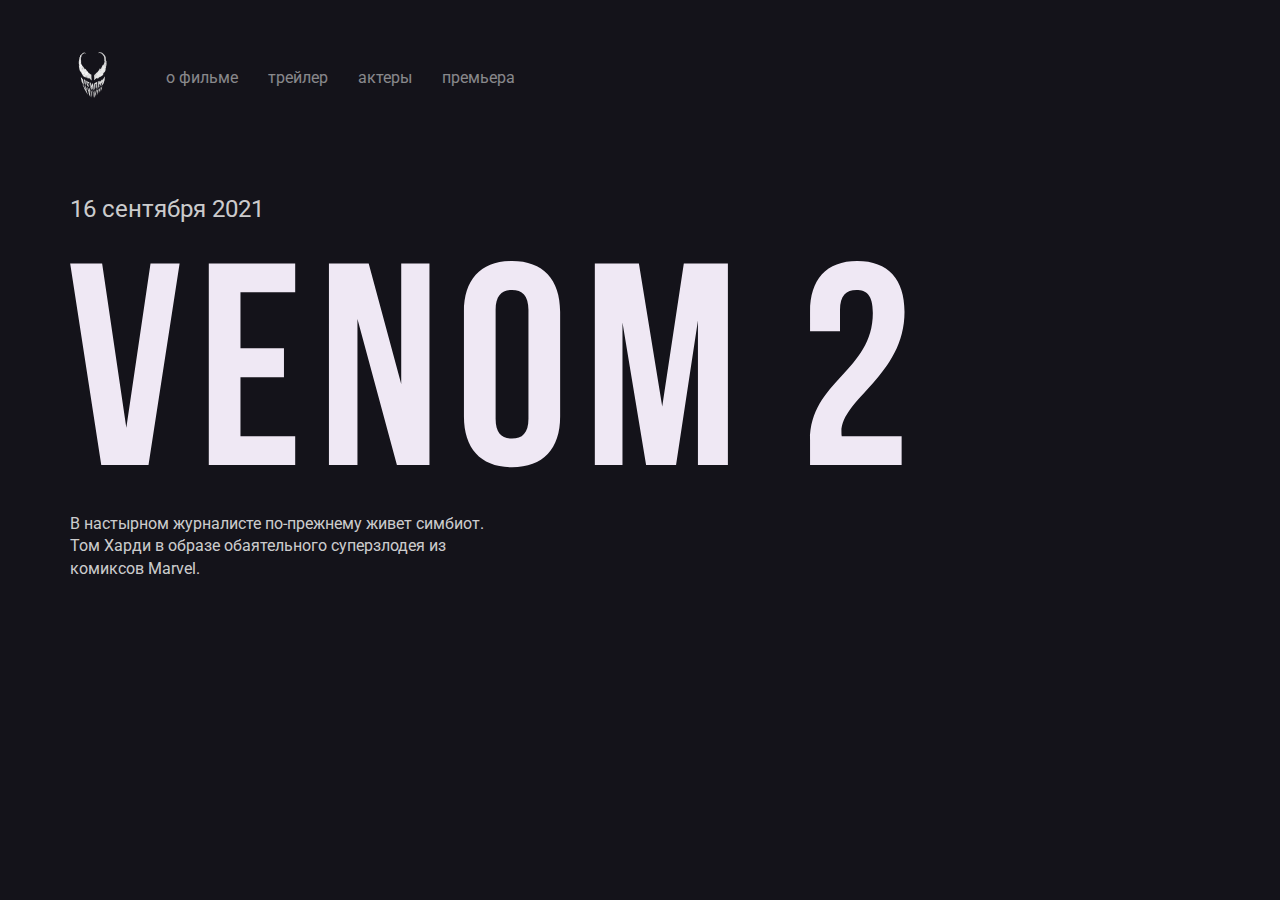
==== index.html @ 46897041 "Создала структуру проекта и сверстала шапку сайт" ====
<!DOCTYPE html>
<html lang="RU">
<head>
  <meta charset="UTF-8">
  <meta http-equiv="X-UA-Compatible" content="IE=edge">
  <meta name="viewport" content="width=device-width, initial-scale=1.0">
  <title>Venom 2 - сайт о фильме</title>
  <link rel="stylesheet" href="CSS/style.css">
  <link rel="preconnect" href="https://fonts.gstatic.com">
  <link href="https://fonts.googleapis.com/css2?family=Roboto:wght@400;700&display=swap" rel="stylesheet">
  <link rel="stylesheet" href="CSS/normalize.css">
</head>
<body>
  <header class="header">
    <a href="#" class="logo-link">
      <img width=46 height=71 src="img/logo.png" alt="logo:Venom-2" class="logo-img">
    </a>
    <nav class="nav">
      <ul class="nav-menu">
        <li class="nav-menu-item">
          <a href="about.html" class="nav-menu-link"> о фильме </a>
        </li>   
        <li class="nav-menu-item">
          <a href="trailer.html" class="nav-menu-link"> трейлер </a>
        </li>
        <li class="nav-menu-item">
          <a href="actors.html" class="nav-menu-link"> актеры </a>
        </li>
        <li class="nav-menu-item">
          <a href="preimere.html" class="nav-menu-link"> премьера </a>
        </li>
      </ul>
    </nav>
  </header>
  <main class="container">
   <div class="hero">
     <div class="hero-text">
       <span class="date">16 сентября 2021</span>
       <img src="img/Venom 2.svg" alt="logo: Venom-2" class="film-logo">
       <p class="hero-discription">В настырном журналисте по-прежнему живет симбиот. Том Харди в образе обаятельного суперзлодея из комиксов Marvel.</p>
     </div>
     <!-- /.hero-text -->
   </div>
   <!-- /.hero -->
  </main>
</body>
</html>
---- CSS/style.css ----
body {
  background-color: #14131a;
  color: #fff;
  font-family: "Roboto", sans-serif;
}

.container {
  max-width: 1140px;
  margin: auto;
}

.header {
  display: flex;
  align-items: center;
  padding-top: 40px;
  max-width: 1140px;
  margin: auto;
  margin-bottom: 80px;
}

.logo-link {
  display: inline-block;
  padding-right: 50px;
}

.nav-menu {
  margin: 0px;
  padding: 0px;
  list-style: none;
  display: flex;
}

.nav-menu-item {
  margin-right: 30px;
}

.nav-menu-link {
  text-decoration: none;
  color: rgba(255, 255, 255, 0.5);
}

.date {
  display: block;
  font-size: 24px;
  line-height: 28px;
  margin-bottom: 38px;
  color: rgba(255, 255, 255, 0.8);
}

.hero-discription {
  margin-top: 40px;
  max-width: 423px;
  font-size: 16px;
  line-height: 140%;
  color: rgba(255, 255, 255, 0.8);
}
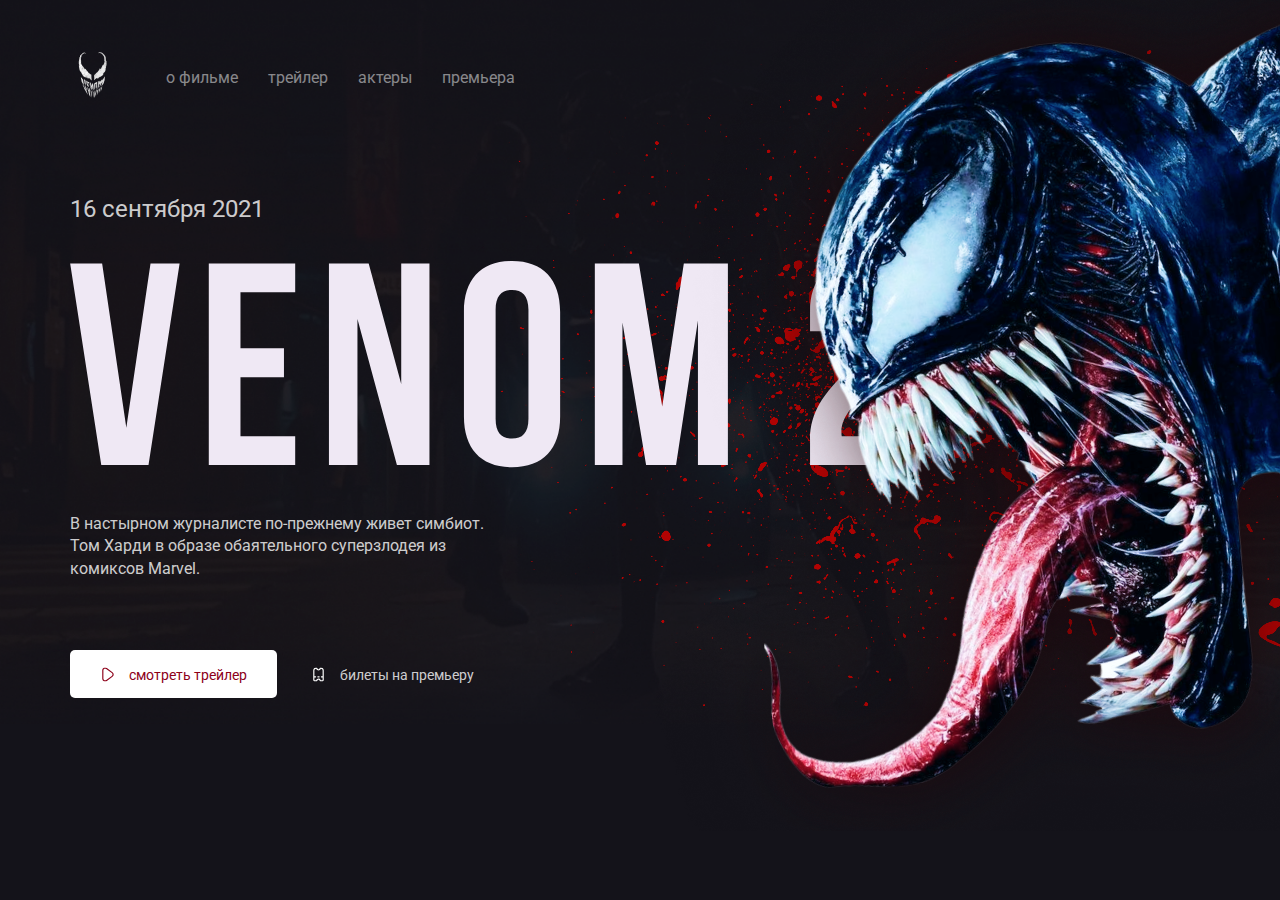
==== commit 29c9151d: "Сверстала главную страницу" ====
--- a/index.html
+++ b/index.html
@@ -10,7 +10,7 @@
   <link href="https://fonts.googleapis.com/css2?family=Roboto:wght@400;700&display=swap" rel="stylesheet">
   <link rel="stylesheet" href="CSS/normalize.css">
 </head>
-<body>
+<body class="blood">
   <header class="header">
     <a href="#" class="logo-link">
       <img width=46 height=71 src="img/logo.png" alt="logo:Venom-2" class="logo-img">
@@ -40,8 +40,19 @@
        <p class="hero-discription">В настырном журналисте по-прежнему живет симбиот. Том Харди в образе обаятельного суперзлодея из комиксов Marvel.</p>
      </div>
      <!-- /.hero-text -->
+     <div class="button-group">
+          <button class="button button-premiere">
+            <img width="15" height="15" src="img/play.svg" alt="Play" class="button-icon">
+            <span class="button-text">смотреть трейлер</span>
+          </button>
+          <a target="_blank" href="https://goodwincinema.ru/filmbase/1828" class="button button-link">
+            <img width="15" height="15" src="img/ticket.svg" alt="Ticket" class="button-icon">
+            <span class="button-text">билеты на премьеру</span></a>
+     </div>
+     <!-- /.button-group -->
    </div>
    <!-- /.hero -->
+   <img src="img/Venom.png" alt="pic:Venom" class="venom">
   </main>
 </body>
 </html>--- a/CSS/style.css
+++ b/CSS/style.css
@@ -1,5 +1,4 @@
 body {
-  background-color: #14131a;
   color: #fff;
   font-family: "Roboto", sans-serif;
 }
@@ -54,3 +53,46 @@
   line-height: 140%;
   color: rgba(255, 255, 255, 0.8);
 }
+
+.button {
+  padding: 15px 30px;
+  border: none;
+  border-radius: 5px;
+  text-decoration: none;
+  cursor: pointer;
+}
+
+.button-text,
+.button-icon {
+  display: inline-block;
+  vertical-align: middle;
+}
+
+.button-text {
+  font-size: 14px;
+  margin-left: 10px;
+}
+
+.button-premiere {
+  color: #8d0019;
+  background-color: #ffffff;
+}
+
+.button-link {
+  color: rgba(255, 255, 255, 0.8);
+}
+
+.button-group {
+  margin-top: 70px;
+}
+
+.venom {
+  position: absolute;
+  top: 0;
+  right: 0;
+}
+
+.blood {
+  background: url("../img/blood.png") no-repeat top right,
+    #14131a url("../img/background.png") no-repeat center center / 100%;
+}
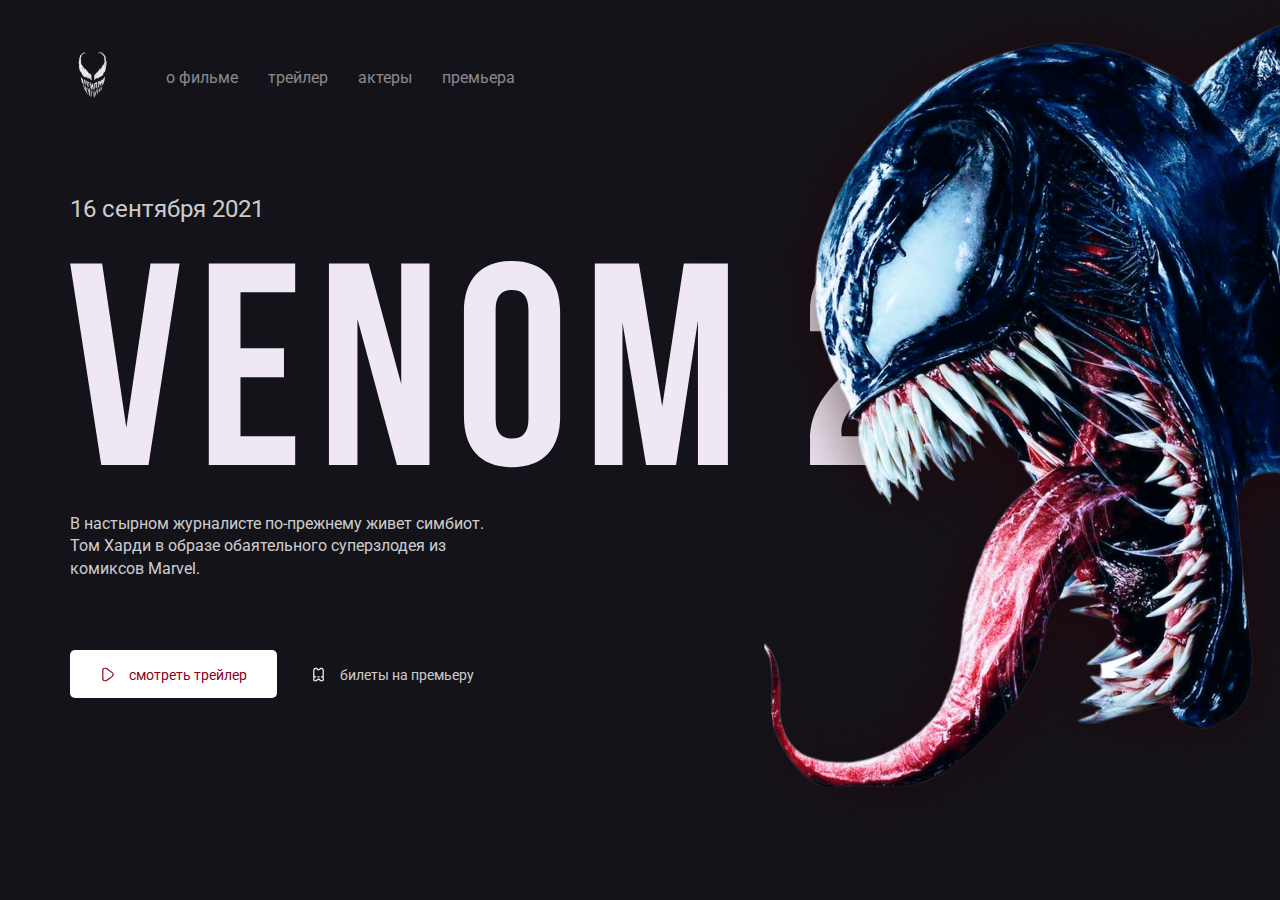
==== commit bc720fd2: "Add files via upload" ====
--- a/index.html
+++ b/index.html
@@ -4,7 +4,7 @@
   <meta charset="UTF-8">
   <meta http-equiv="X-UA-Compatible" content="IE=edge">
   <meta name="viewport" content="width=device-width, initial-scale=1.0">
-  <title>Venom 2 - сайт о фильме</title>
+  <title>Главная: Venom 2 - сайт о фильме</title>
   <link rel="stylesheet" href="CSS/style.css">
   <link rel="preconnect" href="https://fonts.gstatic.com">
   <link href="https://fonts.googleapis.com/css2?family=Roboto:wght@400;700&display=swap" rel="stylesheet">
--- a/CSS/style.css
+++ b/CSS/style.css
@@ -1,4 +1,5 @@
 body {
+  background-color: #14131a;
   color: #fff;
   font-family: "Roboto", sans-serif;
 }
@@ -92,7 +93,108 @@
   right: 0;
 }
 
-.blood {
-  background: url("../img/blood.png") no-repeat top right,
-    #14131a url("../img/background.png") no-repeat center center / 100%;
-}
+.premiere-bg {
+  background: url("../img/background.png") no-repeat center center / 100%;
+}
+
+.content {
+  display: flex;
+  max-width: 1140px;
+  margin: auto;
+}
+
+.col {
+  flex-basis: 50%;
+}
+
+.content-title {
+  font-weight: bold;
+  font-size: 36px;
+  line-height: 42px;
+  color: rgba(255, 255, 255, 0.8);
+  margin-bottom: 20px;
+}
+
+.content-text {
+  font-weight: normal;
+  font-size: 16px;
+  line-height: 140%;
+  color: rgba(255, 255, 255, 0.8);
+  max-width: 423px;
+  margin-bottom: 30px;
+}
+
+.content-subtitle {
+  font-weight: bold;
+  font-size: 16px;
+  line-height: 140%;
+  color: rgba(255, 255, 255, 0.8);
+  margin-bottom: 15px;
+  margin-top: 0px;
+}
+
+.list-title {
+  font-weight: normal;
+  font-size: 16px;
+  line-height: 140%;
+  color: rgba(255, 255, 255, 0.8);
+}
+
+.list {
+  list-style: none;
+  padding: 0%;
+}
+
+.column-2 {
+  column-count: 2;
+  column-gap: 20px;
+  max-width: 312px;
+}
+
+.list-title {
+  line-height: 1.5;
+}
+
+.content .trailer {
+  width: 356px;
+  height: 205px;
+  background-image: url(../img/trailer-cover.jpg);
+  border-radius: 5px;
+  display: flex;
+  align-items: center;
+  justify-content: center;
+  margin-top: 33px;
+}
+
+.trailer .play {
+  width: 45px;
+  height: 45px;
+  border-radius: 50%;
+  border: none;
+  cursor: pointer;
+}
+
+.trailer .play-icon {
+  transform: translate(1px, 2px);
+}
+
+.poster-wrapper {
+  display: flex;
+  align-items: start;
+}
+
+.poster {
+  width: 362px;
+  height: 543px;
+  border-radius: 5px;
+  margin-right: 30px;
+}
+
+.poster-wrapper .content-subtitle {
+  margin-bottom: 5px;
+}
+
+.poster-wrapper .list {
+  margin: 0;
+  margin-bottom: 20px;
+}
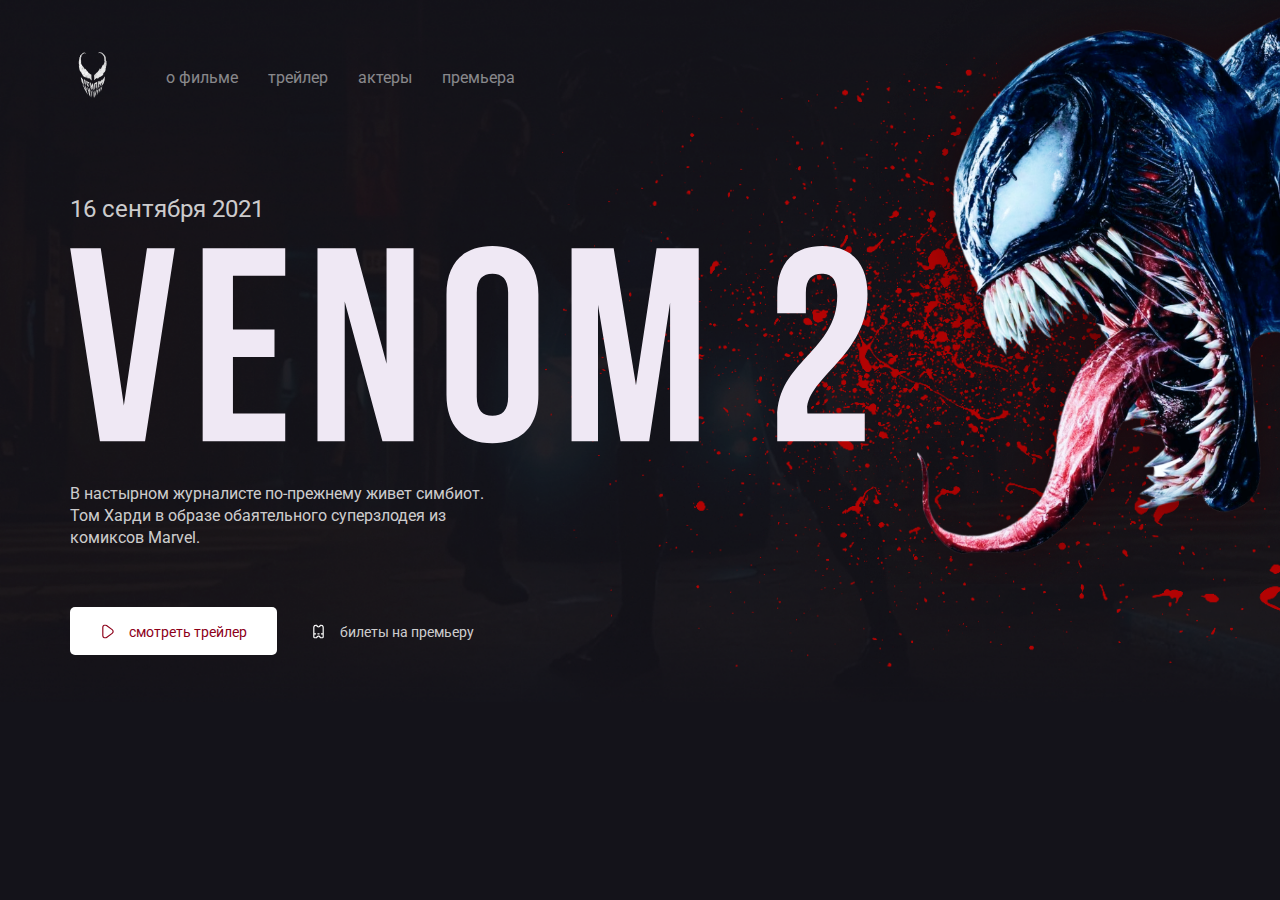
==== commit 1f638669: "Add files via upload" ====
--- a/index.html
+++ b/index.html
@@ -16,6 +16,10 @@
       <img width=46 height=71 src="img/logo.png" alt="logo:Venom-2" class="logo-img">
     </a>
     <nav class="nav">
+      <button class="menu-button">
+        <span class="menu-button-text">меню</span>
+        <img src="img/menu.svg" alt="icon: burger menu" class="menu-button-icon">
+      </button>
       <ul class="nav-menu">
         <li class="nav-menu-item">
           <a href="about.html" class="nav-menu-link"> о фильме </a>
--- a/CSS/style.css
+++ b/CSS/style.css
@@ -4,8 +4,13 @@
   font-family: "Roboto", sans-serif;
 }
 
+img {
+  max-width: 100%;
+}
+
 .container {
   max-width: 1140px;
+  width: 90%;
   margin: auto;
 }
 
@@ -43,12 +48,17 @@
   display: block;
   font-size: 24px;
   line-height: 28px;
-  margin-bottom: 38px;
-  color: rgba(255, 255, 255, 0.8);
+  margin-bottom: 2%;
+  color: rgba(255, 255, 255, 0.8);
+}
+
+.film-logo {
+  max-width: 835px;
+  width: 70%;
 }
 
 .hero-discription {
-  margin-top: 40px;
+  margin-top: 3%;
   max-width: 423px;
   font-size: 16px;
   line-height: 140%;
@@ -84,17 +94,25 @@
 }
 
 .button-group {
-  margin-top: 70px;
+  margin-top: 5%;
 }
 
 .venom {
   position: absolute;
   top: 0;
   right: 0;
+  max-width: 728px;
+  width: 40%;
+  max-height: 831px;
 }
 
 .premiere-bg {
   background: url("../img/background.png") no-repeat center center / 100%;
+}
+
+.blood {
+  background: url("../img/blood.png") no-repeat top right / 60%,
+    #14131a url("../img/background.png") no-repeat center center / 100%;
 }
 
 .content {
@@ -113,6 +131,7 @@
   line-height: 42px;
   color: rgba(255, 255, 255, 0.8);
   margin-bottom: 20px;
+  margin-top: 0px;
 }
 
 .content-text {
@@ -198,3 +217,78 @@
   margin: 0;
   margin-bottom: 20px;
 }
+
+.menu-button {
+  display: none;
+}
+@media (max-width: 1024px) {
+  .content {
+    flex-direction: column;
+    margin-bottom: 5%;
+  }
+  .col {
+    margin-bottom: 2%;
+  }
+  .header {
+    margin-bottom: 4%;
+  }
+  .hero {
+    margin-top: 20%;
+  }
+}
+
+@media (max-width: 768px) {
+  .blood {
+    background: #14131a;
+  }
+  .venom {
+    top: 10%;
+  }
+}
+
+@media (max-width: 576px) {
+  .nav-menu {
+    display: none;
+  }
+  .nav {
+    margin-left: auto;
+  }
+  .menu-button {
+    display: flex;
+    align-items: center;
+    justify-content: center;
+    padding: 10px;
+    border: none;
+    background-color: #14131a;
+    cursor: pointer;
+    color: #ffffff;
+  }
+  .menu-button-text {
+    margin-right: 10px;
+  }
+  .button-group {
+    display: flex;
+    align-items: center;
+    justify-content: center;
+    flex-direction: column;
+  }
+  .hero-text {
+    text-align: center;
+  }
+  .poster-wrapper {
+    flex-direction: column;
+  }
+  .poster {
+    margin-bottom: 4%;
+    margin-right: 0;
+    width: 100%;
+    max-width: 350px;
+  }
+  .content .trailer {
+    max-width: 350px;
+    width: 100%;
+  }
+  .column-2 {
+    column-count: 1;
+  }
+}
